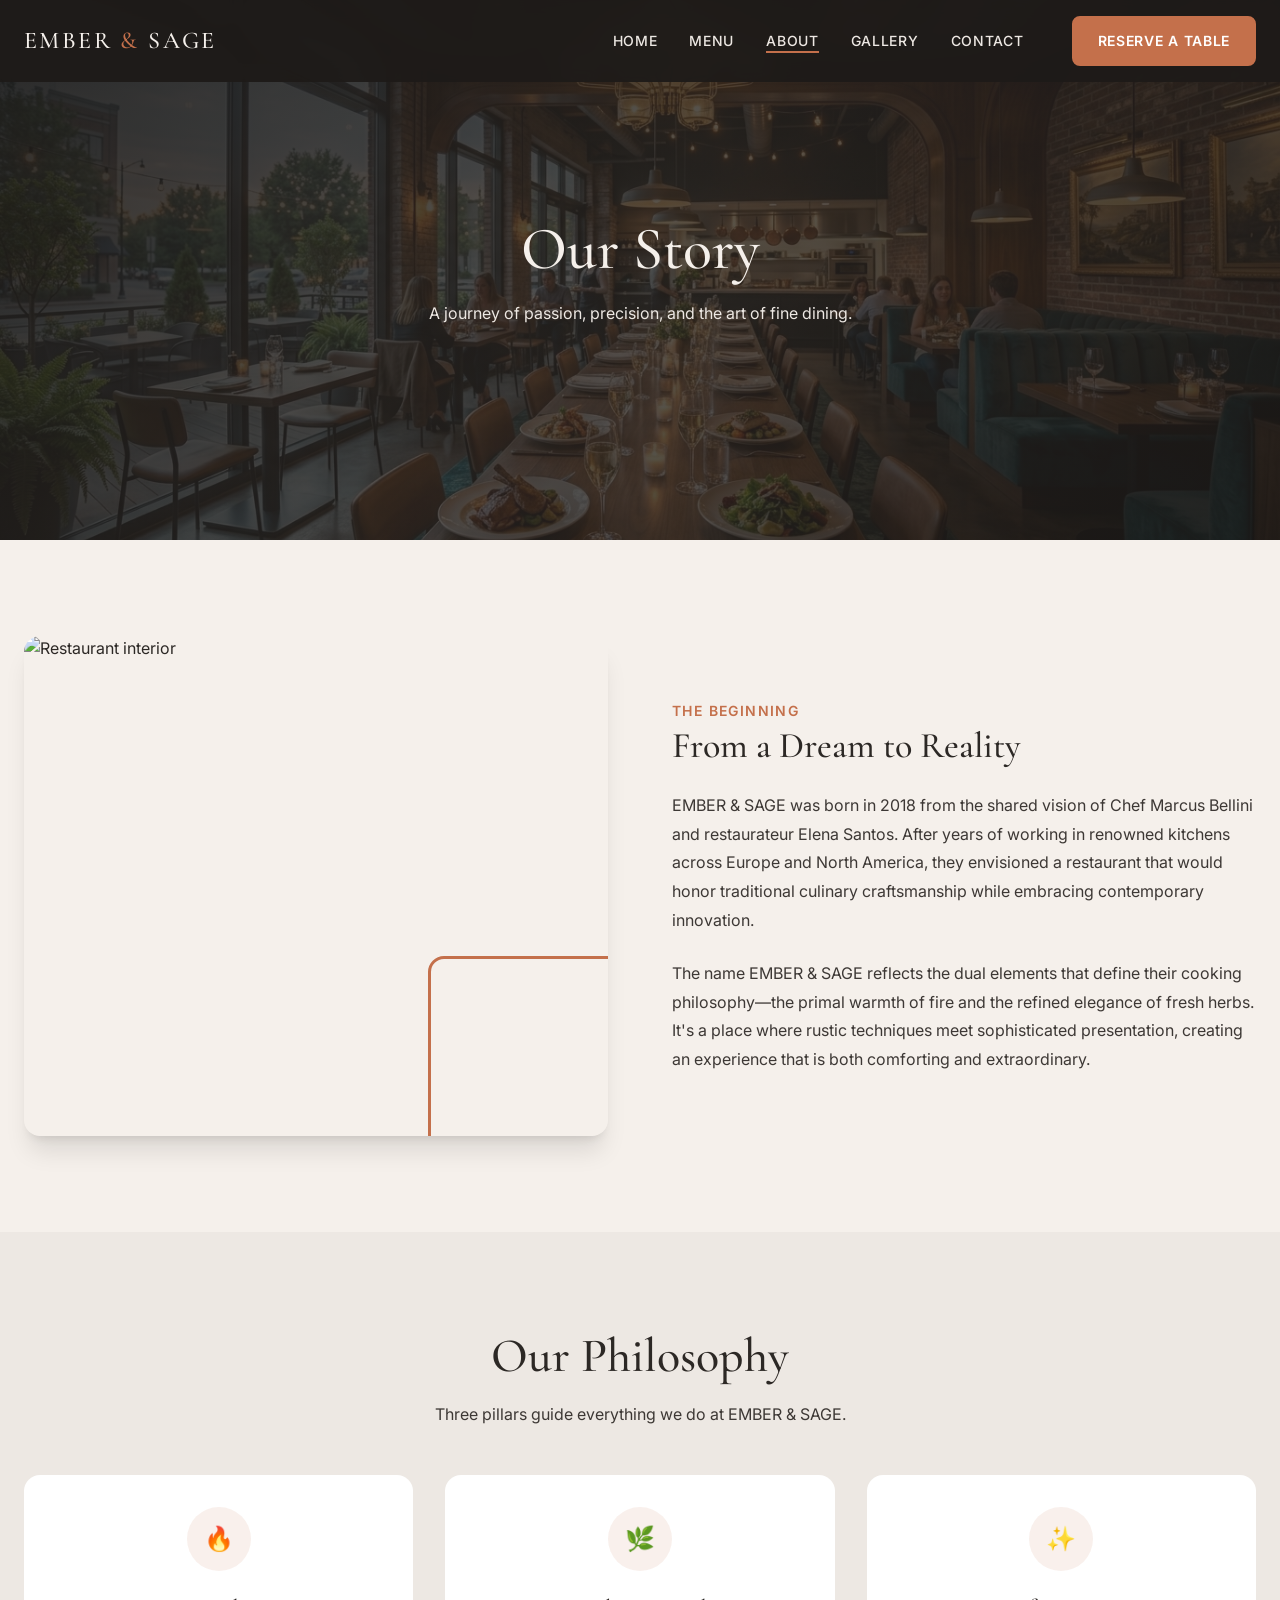
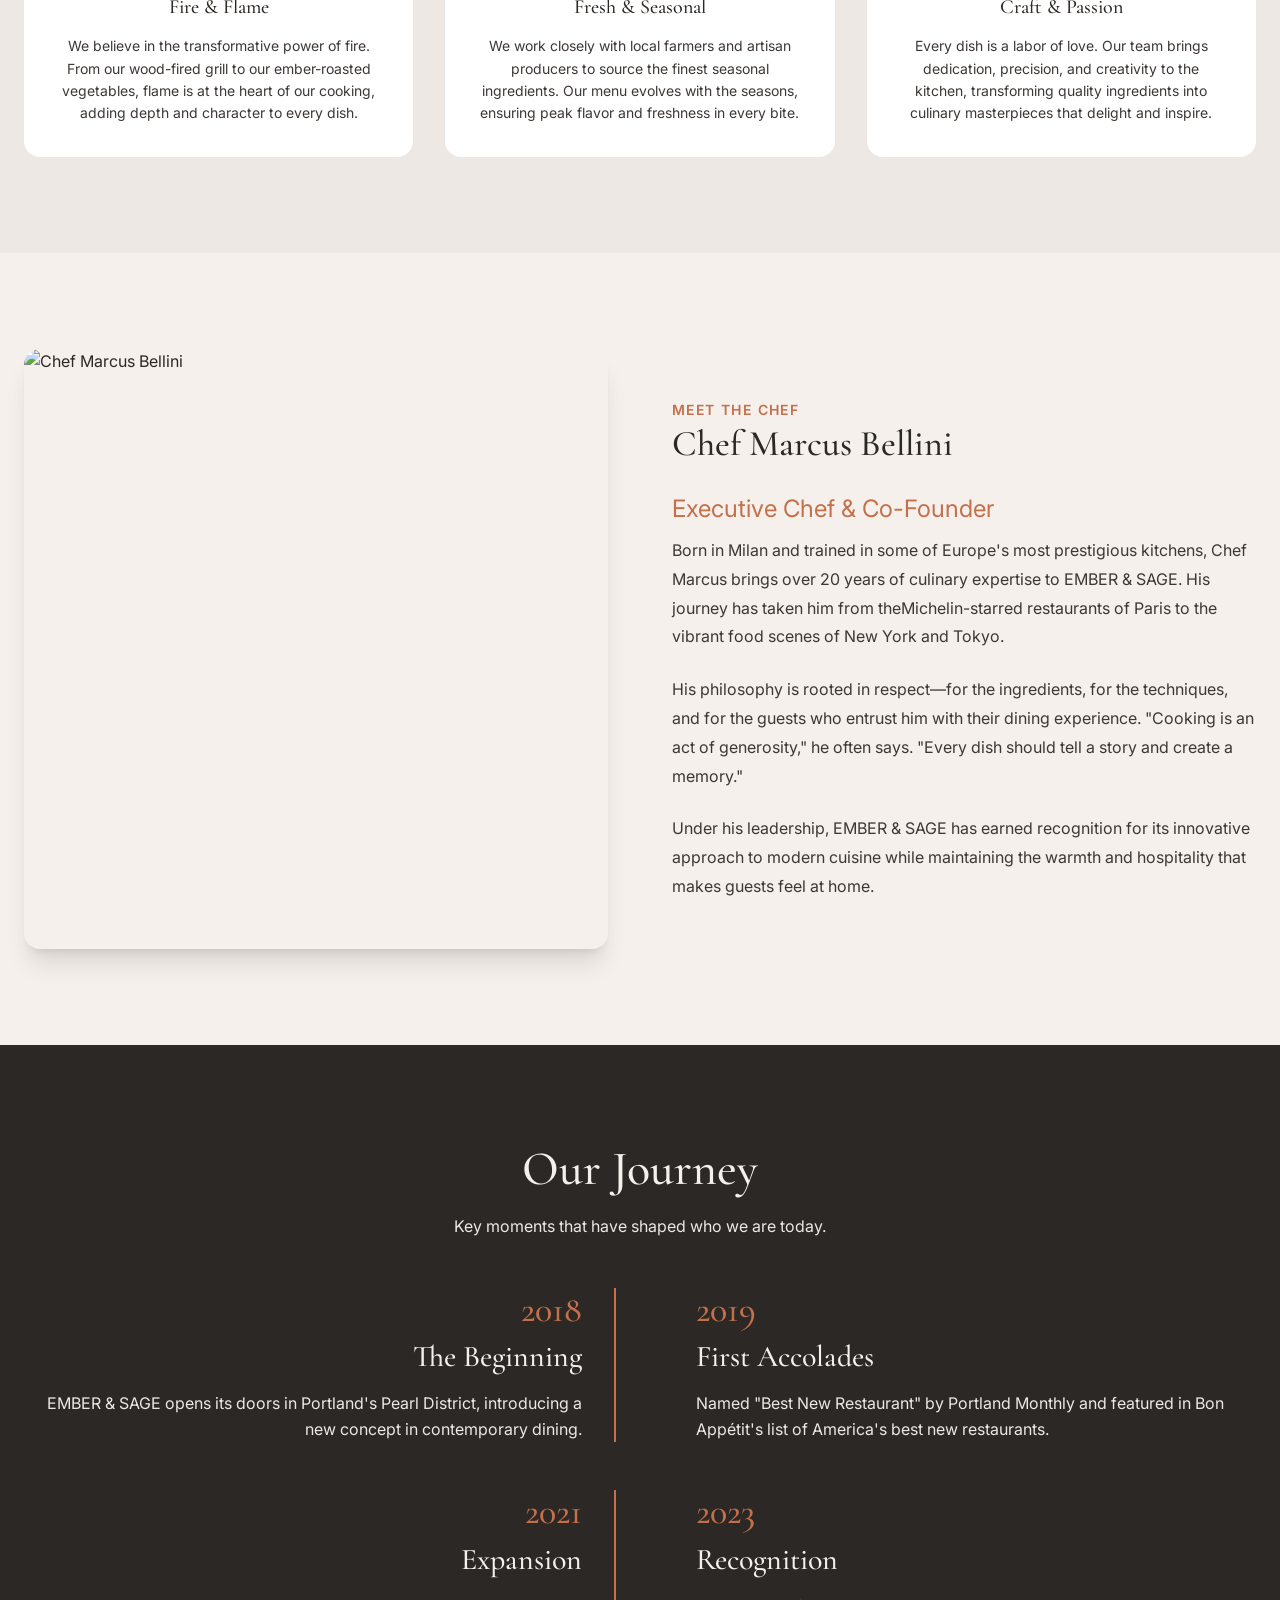
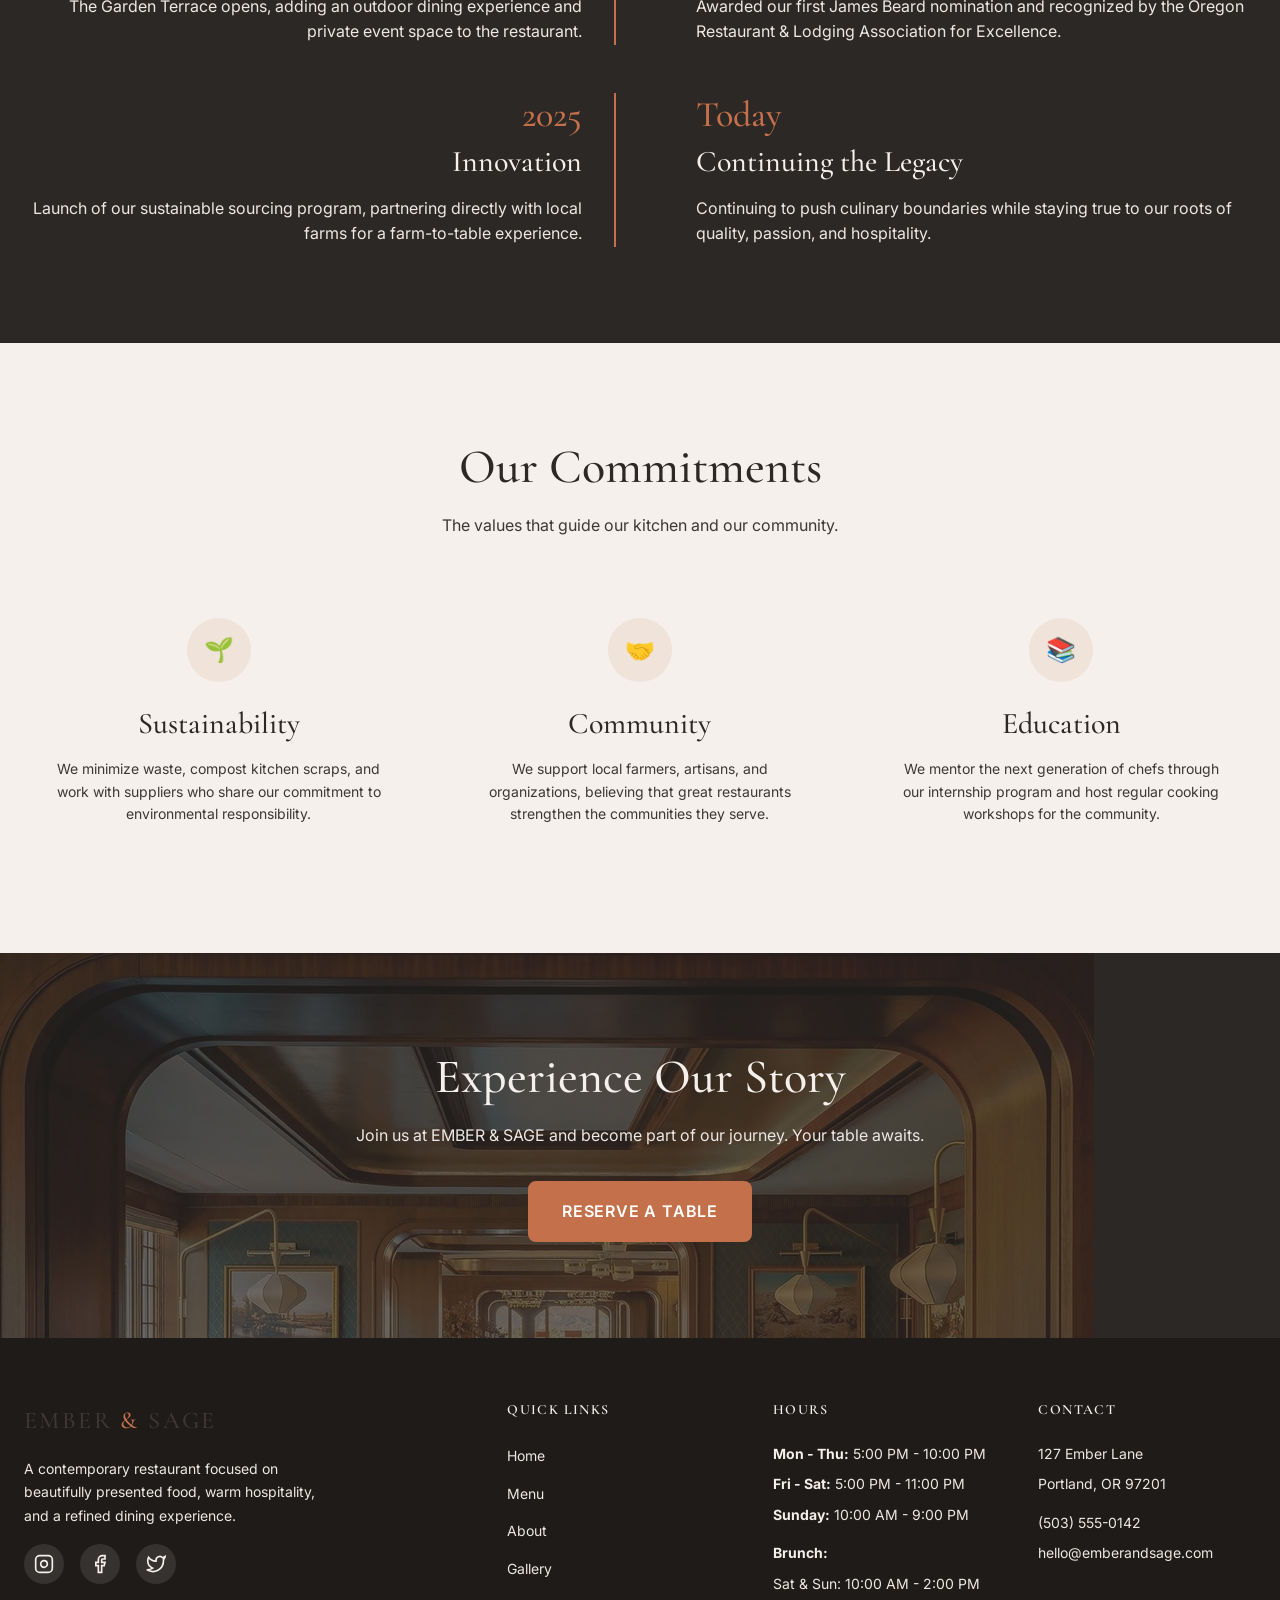
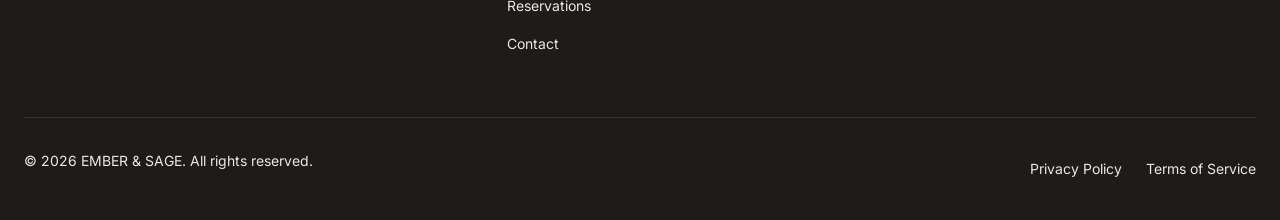
==== about.html @ 7350c719 "Initial commit - Ember & Sage website" ====
<!DOCTYPE html>
<html lang="en">
<head>
    <meta charset="UTF-8">
    <meta name="viewport" content="width=device-width, initial-scale=1.0">
    <meta name="description" content="Discover the story behind EMBER & SAGE - our philosophy, our chef, and our commitment to culinary excellence.">
    <title>About | EMBER & SAGE</title>
    <link rel="stylesheet" href="css/styles.css">
    <link rel="icon" type="image/svg+xml" href="data:image/svg+xml,<svg xmlns='http://www.w3.org/2000/svg' viewBox='0 0 100 100'><text y='.9em' font-size='90'>🔥</text></svg>">
</head>
<body>
    <!-- Navigation -->
    <nav class="nav">
        <div class="container nav__container">
            <a href="index.html" class="nav__logo">EMBER <span>&</span> SAGE</a>
            <ul class="nav__menu">
                <li><a href="index.html" class="nav__link">Home</a></li>
                <li><a href="menu.html" class="nav__link">Menu</a></li>
                <li><a href="about.html" class="nav__link active">About</a></li>
                <li><a href="gallery.html" class="nav__link">Gallery</a></li>
                <li><a href="contact.html" class="nav__link">Contact</a></li>
                <li class="nav__cta"><a href="reservations.html" class="btn btn--primary">Reserve a Table</a></li>
            </ul>
            <button class="nav__toggle" aria-label="Toggle menu">
                <span></span>
                <span></span>
                <span></span>
            </button>
        </div>
    </nav>

    <!-- About Hero -->
    <section class="about-hero">
        <img src="images/hero-banner-about.jpg" alt="EMBER & SAGE restaurant interior" class="about-hero__bg">
        <div class="hero__overlay"></div>
        <div class="container about-hero__content">
            <h1>Our Story</h1>
            <p>A journey of passion, precision, and the art of fine dining.</p>
        </div>
    </section>

    <!-- Origin Story -->
    <section class="section">
        <div class="container">
            <div class="story">
                <div class="story__image fade-in">
                    <img src="https://images.unsplash.com/photo-1517248135467-4c7edcad34c4?w=800&q=80" alt="Restaurant interior">
                </div>
                <div class="story__content fade-in">
                    <span class="story__label">The Beginning</span>
                    <h2 class="story__title">From a Dream to Reality</h2>
                    <p class="story__text">EMBER & SAGE was born in 2018 from the shared vision of Chef Marcus Bellini and restaurateur Elena Santos. After years of working in renowned kitchens across Europe and North America, they envisioned a restaurant that would honor traditional culinary craftsmanship while embracing contemporary innovation.</p>
                    <p class="story__text">The name EMBER & SAGE reflects the dual elements that define their cooking philosophy—the primal warmth of fire and the refined elegance of fresh herbs. It's a place where rustic techniques meet sophisticated presentation, creating an experience that is both comforting and extraordinary.</p>
                </div>
            </div>
        </div>
    </section>

    <!-- Philosophy -->
    <section class="section section--cream">
        <div class="container">
            <div style="text-align: center; margin-bottom: var(--space-12);">
                <h2 class="fade-in">Our Philosophy</h2>
                <p class="fade-in" style="max-width: 600px; margin: var(--space-4) auto 0;">Three pillars guide everything we do at EMBER & SAGE.</p>
            </div>
            <div class="philosophy">
                <div class="philosophy__item fade-in">
                    <div class="philosophy__icon">🔥</div>
                    <h4 class="philosophy__title">Fire & Flame</h4>
                    <p class="philosophy__text">We believe in the transformative power of fire. From our wood-fired grill to our ember-roasted vegetables, flame is at the heart of our cooking, adding depth and character to every dish.</p>
                </div>
                <div class="philosophy__item fade-in">
                    <div class="philosophy__icon">🌿</div>
                    <h4 class="philosophy__title">Fresh & Seasonal</h4>
                    <p class="philosophy__text">We work closely with local farmers and artisan producers to source the finest seasonal ingredients. Our menu evolves with the seasons, ensuring peak flavor and freshness in every bite.</p>
                </div>
                <div class="philosophy__item fade-in">
                    <div class="philosophy__icon">✨</div>
                    <h4 class="philosophy__title">Craft & Passion</h4>
                    <p class="philosophy__text">Every dish is a labor of love. Our team brings dedication, precision, and creativity to the kitchen, transforming quality ingredients into culinary masterpieces that delight and inspire.</p>
                </div>
            </div>
        </div>
    </section>

    <!-- Chef Section -->
    <section class="section">
        <div class="container">
            <div class="chef-section">
                <div class="chef-section__image fade-in">
                    <img src="https://images.unsplash.com/photo-1577219491135-ce391730fb2c?w=800&q=80" alt="Chef Marcus Bellini">
                </div>
                <div class="chef-section__content fade-in">
                    <span class="story__label">Meet the Chef</span>
                    <h2 class="story__title">Chef Marcus Bellini</h2>
                    <p class="chef-section__name">Executive Chef & Co-Founder</p>
                    <p class="story__text">Born in Milan and trained in some of Europe's most prestigious kitchens, Chef Marcus brings over 20 years of culinary expertise to EMBER & SAGE. His journey has taken him from theMichelin-starred restaurants of Paris to the vibrant food scenes of New York and Tokyo.</p>
                    <p class="story__text">His philosophy is rooted in respect—for the ingredients, for the techniques, and for the guests who entrust him with their dining experience. "Cooking is an act of generosity," he often says. "Every dish should tell a story and create a memory."</p>
                    <p class="story__text">Under his leadership, EMBER & SAGE has earned recognition for its innovative approach to modern cuisine while maintaining the warmth and hospitality that makes guests feel at home.</p>
                </div>
            </div>
        </div>
    </section>

    <!-- Timeline -->
    <section class="section section--dark">
        <div class="container">
            <div style="text-align: center; margin-bottom: var(--space-12);">
                <h2 class="fade-in">Our Journey</h2>
                <p class="fade-in" style="max-width: 600px; margin: var(--space-4) auto 0; color: var(--color-cream);">Key moments that have shaped who we are today.</p>
            </div>
            <div class="grid grid-2" style="gap: var(--space-12);">
                <div class="fade-in" style="text-align: right; padding-right: var(--space-8); border-right: 2px solid var(--color-terracotta);">
                    <h3 style="color: var(--color-terracotta); margin-bottom: var(--space-2);">2018</h3>
                    <h4 style="color: var(--color-ivory); margin-bottom: var(--space-4);">The Beginning</h4>
                    <p style="color: var(--color-cream);">EMBER & SAGE opens its doors in Portland's Pearl District, introducing a new concept in contemporary dining.</p>
                </div>
                <div class="fade-in" style="padding-left: var(--space-8);">
                    <h3 style="color: var(--color-terracotta); margin-bottom: var(--space-2);">2019</h3>
                    <h4 style="color: var(--color-ivory); margin-bottom: var(--space-4);">First Accolades</h4>
                    <p style="color: var(--color-cream);">Named "Best New Restaurant" by Portland Monthly and featured in Bon Appétit's list of America's best new restaurants.</p>
                </div>
                <div class="fade-in" style="text-align: right; padding-right: var(--space-8); border-right: 2px solid var(--color-terracotta);">
                    <h3 style="color: var(--color-terracotta); margin-bottom: var(--space-2);">2021</h3>
                    <h4 style="color: var(--color-ivory); margin-bottom: var(--space-4);">Expansion</h4>
                    <p style="color: var(--color-cream);">The Garden Terrace opens, adding an outdoor dining experience and private event space to the restaurant.</p>
                </div>
                <div class="fade-in" style="padding-left: var(--space-8);">
                    <h3 style="color: var(--color-terracotta); margin-bottom: var(--space-2);">2023</h3>
                    <h4 style="color: var(--color-ivory); margin-bottom: var(--space-4);">Recognition</h4>
                    <p style="color: var(--color-cream);">Awarded our first James Beard nomination and recognized by the Oregon Restaurant & Lodging Association for Excellence.</p>
                </div>
                <div class="fade-in" style="text-align: right; padding-right: var(--space-8); border-right: 2px solid var(--color-terracotta);">
                    <h3 style="color: var(--color-terracotta); margin-bottom: var(--space-2);">2025</h3>
                    <h4 style="color: var(--color-ivory); margin-bottom: var(--space-4);">Innovation</h4>
                    <p style="color: var(--color-cream);">Launch of our sustainable sourcing program, partnering directly with local farms for a farm-to-table experience.</p>
                </div>
                <div class="fade-in" style="padding-left: var(--space-8);">
                    <h3 style="color: var(--color-terracotta); margin-bottom: var(--space-2);">Today</h3>
                    <h4 style="color: var(--color-ivory); margin-bottom: var(--space-4);">Continuing the Legacy</h4>
                    <p style="color: var(--color-cream);">Continuing to push culinary boundaries while staying true to our roots of quality, passion, and hospitality.</p>
                </div>
            </div>
        </div>
    </section>

    <!-- Values -->
    <section class="section">
        <div class="container">
            <div style="text-align: center; margin-bottom: var(--space-12);">
                <h2 class="fade-in">Our Commitments</h2>
                <p class="fade-in" style="max-width: 600px; margin: var(--space-4) auto 0;">The values that guide our kitchen and our community.</p>
            </div>
            <div class="grid grid-3">
                <div class="fade-in" style="text-align: center; padding: var(--space-8);">
                    <div class="philosophy__icon">🌱</div>
                    <h4 style="margin: var(--space-4) 0;">Sustainability</h4>
                    <p style="color: var(--color-charcoal-light); font-size: var(--text-sm);">We minimize waste, compost kitchen scraps, and work with suppliers who share our commitment to environmental responsibility.</p>
                </div>
                <div class="fade-in" style="text-align: center; padding: var(--space-8);">
                    <div class="philosophy__icon">🤝</div>
                    <h4 style="margin: var(--space-4) 0;">Community</h4>
                    <p style="color: var(--color-charcoal-light); font-size: var(--text-sm);">We support local farmers, artisans, and organizations, believing that great restaurants strengthen the communities they serve.</p>
                </div>
                <div class="fade-in" style="text-align: center; padding: var(--space-8);">
                    <div class="philosophy__icon">📚</div>
                    <h4 style="margin: var(--space-4) 0;">Education</h4>
                    <p style="color: var(--color-charcoal-light); font-size: var(--text-sm);">We mentor the next generation of chefs through our internship program and host regular cooking workshops for the community.</p>
                </div>
            </div>
        </div>
    </section>

    <!-- CTA Section -->
    <section class="cta-section">
        <img src="images/hero-banner.webp" alt="EMBER & SAGE restaurant background" class="cta-section__bg">
        <div class="container cta-section__content">
            <h2 class="fade-in">Experience Our Story</h2>
            <p class="fade-in">Join us at EMBER & SAGE and become part of our journey. Your table awaits.</p>
            <a href="reservations.html" class="btn btn--primary btn--lg fade-in">Reserve a Table</a>
        </div>
    </section>

    <!-- Footer -->
    <footer class="footer">
        <div class="container">
            <div class="footer__grid">
                <div class="footer__brand">
                    <p class="footer__logo">EMBER <span>&</span> SAGE</p>
                    <p class="footer__description">A contemporary restaurant focused on beautifully presented food, warm hospitality, and a refined dining experience.</p>
                    <div class="footer__social">
                        <a href="#" aria-label="Instagram">
                            <svg width="20" height="20" viewBox="0 0 24 24" fill="none" stroke="currentColor" stroke-width="2">
                                <rect x="2" y="2" width="20" height="20" rx="5" ry="5"/>
                                <path d="M16 11.37A4 4 0 1 1 12.63 8 4 4 0 0 1 16 11.37z"/>
                                <line x1="17.5" y1="6.5" x2="17.51" y2="6.5"/>
                            </svg>
                        </a>
                        <a href="#" aria-label="Facebook">
                            <svg width="20" height="20" viewBox="0 0 24 24" fill="none" stroke="currentColor" stroke-width="2">
                                <path d="M18 2h-3a5 5 0 0 0-5 5v3H7v4h3v8h4v-8h3l1-4h-4V7a1 1 0 0 1 1-1h3z"/>
                            </svg>
                        </a>
                        <a href="#" aria-label="Twitter">
                            <svg width="20" height="20" viewBox="0 0 24 24" fill="none" stroke="currentColor" stroke-width="2">
                                <path d="M23 3a10.9 10.9 0 0 1-3.14 1.53 4.48 4.48 0 0 0-7.86 3v1A10.66 10.66 0 0 1 3 4s-4 9 5 13a11.64 11.64 0 0 1-7 2c9 5 20 0 20-11.5a4.5 4.5 0 0 0-.08-.83A7.72 7.72 0 0 0 23 3z"/>
                            </svg>
                        </a>
                    </div>
                </div>
                <div>
                    <h4 class="footer__title">Quick Links</h4>
                    <ul class="footer__links">
                        <li><a href="index.html">Home</a></li>
                        <li><a href="menu.html">Menu</a></li>
                        <li><a href="about.html">About</a></li>
                        <li><a href="gallery.html">Gallery</a></li>
                        <li><a href="reservations.html">Reservations</a></li>
                        <li><a href="contact.html">Contact</a></li>
                    </ul>
                </div>
                <div>
                    <h4 class="footer__title">Hours</h4>
                    <div class="footer__hours">
                        <p><strong>Mon - Thu:</strong> 5:00 PM - 10:00 PM</p>
                        <p><strong>Fri - Sat:</strong> 5:00 PM - 11:00 PM</p>
                        <p><strong>Sunday:</strong> 10:00 AM - 9:00 PM</p>
                        <p style="margin-top: var(--space-4);"><strong>Brunch:</strong></p>
                        <p>Sat & Sun: 10:00 AM - 2:00 PM</p>
                    </div>
                </div>
                <div>
                    <h4 class="footer__title">Contact</h4>
                    <div class="footer__hours">
                        <p>127 Ember Lane</p>
                        <p>Portland, OR 97201</p>
                        <p style="margin-top: var(--space-4);">(503) 555-0142</p>
                        <p>hello@emberandsage.com</p>
                    </div>
                </div>
            </div>
            <div class="footer__bottom">
                <p class="footer__copyright">&copy; 2026 EMBER & SAGE. All rights reserved.</p>
                <div class="footer__bottom-links">
                    <a href="#">Privacy Policy</a>
                    <a href="#">Terms of Service</a>
                </div>
            </div>
        </div>
    </footer>

    <script src="js/main.js"></script>
</body>
</html>
---- css/styles.css ----
/* ========================================
   EMBER & SAGE - Design System
   ======================================== */

/* Google Fonts Import */
@import url('https://fonts.googleapis.com/css2?family=Cormorant+Garamond:ital,wght@0,300;0,400;0,500;0,600;0,700;1,400;1,500&family=Inter:wght@300;400;500;600;700&display=swap');

/* ========================================
   CSS Custom Properties (Design Tokens)
   ======================================== */
:root {
    /* Colors */
    --color-charcoal: #2C2825;
    --color-charcoal-light: #3D3835;
    --color-espresso: #1E1B19;
    --color-ivory: #F5F0EB;
    --color-cream: #EDE8E3;
    --color-terracotta: #C4704B;
    --color-terracotta-light: #D4845F;
    --color-sage: #8B9E8B;
    --color-sage-light: #A3B5A3;
    --color-gold: #C9A962;
    --color-gold-light: #D4BA7A;
    --color-white: #FFFFFF;
    --color-black: #0A0908;
    
    /* Typography */
    --font-heading: 'Cormorant Garamond', Georgia, serif;
    --font-body: 'Inter', -apple-system, BlinkMacSystemFont, sans-serif;
    
    /* Font Sizes */
    --text-xs: 0.75rem;
    --text-sm: 0.875rem;
    --text-base: 1rem;
    --text-lg: 1.125rem;
    --text-xl: 1.25rem;
    --text-2xl: 1.5rem;
    --text-3xl: 1.875rem;
    --text-4xl: 2.25rem;
    --text-5xl: 3rem;
    --text-6xl: 3.75rem;
    --text-7xl: 4.5rem;
    
    /* Spacing */
    --space-1: 0.25rem;
    --space-2: 0.5rem;
    --space-3: 0.75rem;
    --space-4: 1rem;
    --space-5: 1.25rem;
    --space-6: 1.5rem;
    --space-8: 2rem;
    --space-10: 2.5rem;
    --space-12: 3rem;
    --space-16: 4rem;
    --space-20: 5rem;
    --space-24: 6rem;
    --space-32: 8rem;
    
    /* Border Radius */
    --radius-sm: 0.25rem;
    --radius-md: 0.5rem;
    --radius-lg: 0.75rem;
    --radius-xl: 1rem;
    --radius-2xl: 1.5rem;
    --radius-full: 9999px;
    
    /* Shadows */
    --shadow-sm: 0 1px 2px 0 rgb(0 0 0 / 0.05);
    --shadow-md: 0 4px 6px -1px rgb(0 0 0 / 0.1), 0 2px 4px -2px rgb(0 0 0 / 0.1);
    --shadow-lg: 0 10px 15px -3px rgb(0 0 0 / 0.1), 0 4px 6px -4px rgb(0 0 0 / 0.1);
    --shadow-xl: 0 20px 25px -5px rgb(0 0 0 / 0.1), 0 8px 10px -6px rgb(0 0 0 / 0.1);
    
    /* Transitions */
    --transition-fast: 150ms ease;
    --transition-base: 250ms ease;
    --transition-slow: 350ms ease;
    
    /* Z-Index */
    --z-dropdown: 100;
    --z-sticky: 200;
    --z-modal: 300;
    --z-nav: 400;
    
    /* Container */
    --container-max: 1280px;
    --container-padding: var(--space-6);
}

/* ========================================
   Reset & Base Styles
   ======================================== */
*,
*::before,
*::after {
    box-sizing: border-box;
    margin: 0;
    padding: 0;
}

html {
    scroll-behavior: smooth;
    font-size: 16px;
}

body {
    font-family: var(--font-body);
    font-size: var(--text-base);
    line-height: 1.6;
    color: var(--color-charcoal);
    background-color: var(--color-ivory);
    -webkit-font-smoothing: antialiased;
    -moz-osx-font-smoothing: grayscale;
}

img {
    max-width: 100%;
    height: auto;
    display: block;
}

a {
    color: inherit;
    text-decoration: none;
}

button {
    font-family: inherit;
    cursor: pointer;
    border: none;
    background: none;
}

ul, ol {
    list-style: none;
}

/* ========================================
   Typography
   ======================================== */
h1, h2, h3, h4, h5, h6 {
    font-family: var(--font-heading);
    font-weight: 500;
    line-height: 1.2;
    color: var(--color-charcoal);
}

h1 { font-size: var(--text-6xl); }
h2 { font-size: var(--text-5xl); }
h3 { font-size: var(--text-4xl); }
h4 { font-size: var(--text-3xl); }
h5 { font-size: var(--text-2xl); }
h6 { font-size: var(--text-xl); }

p {
    margin-bottom: var(--space-4);
    color: var(--color-charcoal-light);
}

p:last-child {
    margin-bottom: 0;
}

.text-accent {
    color: var(--color-terracotta);
}

.text-sage {
    color: var(--color-sage);
}

/* ========================================
   Layout Components
   ======================================== */
.container {
    width: 100%;
    max-width: var(--container-max);
    margin: 0 auto;
    padding: 0 var(--container-padding);
}

.section {
    padding: var(--space-24) 0;
}

.section--dark {
    background-color: var(--color-charcoal);
    color: var(--color-ivory);
}

.section--dark h1,
.section--dark h2,
.section--dark h3,
.section--dark h4,
.section--dark h5,
.section--dark h6 {
    color: var(--color-ivory);
}

.section--dark p {
    color: var(--color-cream);
}

.section--cream {
    background-color: var(--color-cream);
}

/* Grid System */
.grid {
    display: grid;
    gap: var(--space-8);
}

.grid-2 { grid-template-columns: repeat(2, 1fr); }
.grid-3 { grid-template-columns: repeat(3, 1fr); }
.grid-4 { grid-template-columns: repeat(4, 1fr); }

/* ========================================
   Navigation
   ======================================== */
.nav {
    position: fixed;
    top: 0;
    left: 0;
    right: 0;
    z-index: var(--z-nav);
    background-color: rgba(30, 27, 25, 0.95);
    backdrop-filter: blur(10px);
    padding: var(--space-4) 0;
    transition: var(--transition-base);
}

.nav.scrolled {
    padding: var(--space-3) 0;
    box-shadow: var(--shadow-lg);
}

.nav__container {
    display: flex;
    align-items: center;
    justify-content: space-between;
}

.nav__logo {
    font-family: var(--font-heading);
    font-size: var(--text-2xl);
    font-weight: 500;
    color: var(--color-ivory);
    letter-spacing: 0.1em;
}

.nav__logo span {
    color: var(--color-terracotta);
}

.nav__menu {
    display: flex;
    align-items: center;
    gap: var(--space-8);
}

.nav__link {
    font-size: var(--text-sm);
    font-weight: 500;
    color: var(--color-cream);
    text-transform: uppercase;
    letter-spacing: 0.05em;
    transition: var(--transition-fast);
    position: relative;
}

.nav__link::after {
    content: '';
    position: absolute;
    bottom: -4px;
    left: 0;
    width: 0;
    height: 2px;
    background-color: var(--color-terracotta);
    transition: var(--transition-base);
}

.nav__link:hover::after,
.nav__link.active::after {
    width: 100%;
}

.nav__link:hover {
    color: var(--color-terracotta);
}

.nav__cta {
    margin-left: var(--space-4);
}

/* Mobile Navigation */
.nav__toggle {
    display: none;
    flex-direction: column;
    gap: 5px;
    padding: var(--space-2);
    cursor: pointer;
}

.nav__toggle span {
    width: 24px;
    height: 2px;
    background-color: var(--color-ivory);
    transition: var(--transition-base);
}

/* ========================================
   Buttons
   ======================================== */
.btn {
    display: inline-flex;
    align-items: center;
    justify-content: center;
    gap: var(--space-2);
    padding: var(--space-3) var(--space-6);
    font-size: var(--text-sm);
    font-weight: 600;
    text-transform: uppercase;
    letter-spacing: 0.05em;
    border-radius: var(--radius-md);
    transition: var(--transition-base);
    cursor: pointer;
}

.btn--primary {
    background-color: var(--color-terracotta);
    color: var(--color-white);
    border: 2px solid var(--color-terracotta);
}

.btn--primary:hover {
    background-color: var(--color-terracotta-light);
    border-color: var(--color-terracotta-light);
    transform: translateY(-2px);
    box-shadow: var(--shadow-md);
}

.btn--secondary {
    background-color: transparent;
    color: var(--color-ivory);
    border: 2px solid var(--color-ivory);
}

.btn--secondary:hover {
    background-color: var(--color-ivory);
    color: var(--color-charcoal);
}

.btn--outline {
    background-color: transparent;
    color: var(--color-terracotta);
    border: 2px solid var(--color-terracotta);
}

.btn--outline:hover {
    background-color: var(--color-terracotta);
    color: var(--color-white);
}

.btn--sage {
    background-color: var(--color-sage);
    color: var(--color-white);
    border: 2px solid var(--color-sage);
}

.btn--sage:hover {
    background-color: var(--color-sage-light);
    border-color: var(--color-sage-light);
}

.btn--lg {
    padding: var(--space-4) var(--space-8);
    font-size: var(--text-base);
}

.btn--sm {
    padding: var(--space-2) var(--space-4);
    font-size: var(--text-xs);
}

/* ========================================
   Hero Section
   ======================================== */
.hero {
    position: relative;
    min-height: 100vh;
    display: flex;
    align-items: center;
    background-color: var(--color-espresso);
    overflow: hidden;
}

.hero__bg {
    position: absolute;
    top: 0;
    left: 0;
    width: 100%;
    height: 100%;
    object-fit: cover;
    opacity: 0.85;
}

.hero__overlay {
    position: absolute;
    top: 0;
    left: 0;
    width: 100%;
    height: 100%;
    background: linear-gradient(
        135deg,
        rgba(30, 27, 25, 0.9) 0%,
        rgba(44, 40, 37, 0.7) 50%,
        rgba(30, 27, 25, 0.8) 100%
    );
}

.hero__content {
    position: relative;
    z-index: 1;
    max-width: 700px;
    color: var(--color-ivory);
}

.hero__subtitle {
    font-size: var(--text-sm);
    font-weight: 600;
    text-transform: uppercase;
    letter-spacing: 0.2em;
    color: var(--color-terracotta);
    margin-bottom: var(--space-4);
}

.hero__title {
    font-size: clamp(3rem, 8vw, 5rem);
    font-weight: 400;
    line-height: 1.1;
    margin-bottom: var(--space-6);
    color: var(--color-ivory);
}

.hero__description {
    font-size: var(--text-lg);
    color: var(--color-cream);
    margin-bottom: var(--space-8);
    max-width: 500px;
}

.hero__buttons {
    display: flex;
    gap: var(--space-4);
    flex-wrap: wrap;
}

/* ========================================
   Featured Dishes Carousel
   ======================================== */
.carousel {
    position: relative;
    overflow: hidden;
    padding: var(--space-16) 0;
    background-color: var(--color-cream);
}

.carousel__header {
    text-align: center;
    margin-bottom: var(--space-12);
}

.carousel__title {
    font-size: var(--text-4xl);
    margin-bottom: var(--space-4);
}

.carousel__subtitle {
    color: var(--color-charcoal-light);
    max-width: 600px;
    margin: 0 auto;
}

.carousel__container {
    position: relative;
}

.carousel__track {
    display: flex;
    transition: transform 0.5s ease;
}

.carousel__slide {
    min-width: 100%;
    padding: 0 var(--space-4);
}

.carousel__card {
    display: grid;
    grid-template-columns: 1fr 1fr;
    gap: var(--space-12);
    align-items: center;
    background-color: var(--color-white);
    border-radius: var(--radius-xl);
    overflow: hidden;
    box-shadow: var(--shadow-lg);
}

.carousel__image {
    position: relative;
    height: 400px;
    overflow: hidden;
}

.carousel__image img {
    width: 100%;
    height: 100%;
    object-fit: cover;
    transition: transform var(--transition-slow);
}

.carousel__card:hover .carousel__image img {
    transform: scale(1.05);
}

.carousel__content {
    padding: var(--space-8);
}

.carousel__category {
    display: inline-block;
    font-size: var(--text-xs);
    font-weight: 600;
    text-transform: uppercase;
    letter-spacing: 0.1em;
    color: var(--color-sage);
    background-color: rgba(139, 158, 139, 0.1);
    padding: var(--space-2) var(--space-3);
    border-radius: var(--radius-full);
    margin-bottom: var(--space-4);
}

.carousel__dish-name {
    font-size: var(--text-3xl);
    margin-bottom: var(--space-4);
}

.carousel__description {
    color: var(--color-charcoal-light);
    margin-bottom: var(--space-6);
    line-height: 1.7;
}

.carousel__price {
    font-family: var(--font-heading);
    font-size: var(--text-2xl);
    font-weight: 600;
    color: var(--color-terracotta);
    margin-bottom: var(--space-6);
}

.carousel__nav {
    position: absolute;
    top: 50%;
    transform: translateY(-50%);
    width: 48px;
    height: 48px;
    background-color: var(--color-white);
    border-radius: var(--radius-full);
    display: flex;
    align-items: center;
    justify-content: center;
    box-shadow: var(--shadow-md);
    transition: var(--transition-base);
    z-index: 10;
}

.carousel__nav:hover {
    background-color: var(--color-terracotta);
    color: var(--color-white);
}

.carousel__nav--prev {
    left: var(--space-4);
}

.carousel__nav--next {
    right: var(--space-4);
}

.carousel__dots {
    display: flex;
    justify-content: center;
    gap: var(--space-3);
    margin-top: var(--space-8);
}

.carousel__dot {
    width: 12px;
    height: 12px;
    border-radius: var(--radius-full);
    background-color: var(--color-charcoal);
    opacity: 0.3;
    transition: var(--transition-base);
    cursor: pointer;
}

.carousel__dot.active {
    opacity: 1;
    background-color: var(--color-terracotta);
}

/* ========================================
   Story Section
   ======================================== */
.story {
    display: grid;
    grid-template-columns: 1fr 1fr;
    gap: var(--space-16);
    align-items: center;
}

.story__image {
    position: relative;
    border-radius: var(--radius-xl);
    overflow: hidden;
    box-shadow: var(--shadow-xl);
}

.story__image img {
    width: 100%;
    height: 500px;
    object-fit: cover;
}

.story__image::after {
    content: '';
    position: absolute;
    bottom: -20px;
    right: -20px;
    width: 200px;
    height: 200px;
    border: 3px solid var(--color-terracotta);
    border-radius: var(--radius-xl);
    z-index: -1;
}

.story__content {
    padding: var(--space-8) 0;
}

.story__label {
    font-size: var(--text-sm);
    font-weight: 600;
    text-transform: uppercase;
    letter-spacing: 0.1em;
    color: var(--color-terracotta);
    margin-bottom: var(--space-4);
}

.story__title {
    font-size: var(--text-4xl);
    margin-bottom: var(--space-6);
}

.story__text {
    margin-bottom: var(--space-6);
    line-height: 1.8;
}

/* ========================================
   Gallery Grid
   ======================================== */
.gallery-grid {
    display: grid;
    grid-template-columns: repeat(4, 1fr);
    grid-auto-rows: 250px;
    gap: var(--space-4);
}

.gallery-grid__item {
    position: relative;
    border-radius: var(--radius-lg);
    overflow: hidden;
    cursor: pointer;
}

.gallery-grid__item:nth-child(1) {
    grid-column: span 2;
    grid-row: span 2;
}

.gallery-grid__item:nth-child(4) {
    grid-column: span 2;
}

.gallery-grid__item img {
    width: 100%;
    height: 100%;
    object-fit: cover;
    transition: transform var(--transition-slow);
}

.gallery-grid__item:hover img {
    transform: scale(1.1);
}

.gallery-grid__overlay {
    position: absolute;
    inset: 0;
    background: linear-gradient(
        to top,
        rgba(30, 27, 25, 0.8) 0%,
        transparent 50%
    );
    opacity: 0;
    transition: var(--transition-base);
    display: flex;
    align-items: flex-end;
    padding: var(--space-6);
}

.gallery-grid__item:hover .gallery-grid__overlay {
    opacity: 1;
}

.gallery-grid__caption {
    color: var(--color-white);
    font-size: var(--text-sm);
    font-weight: 500;
}

/* ========================================
   Menu Page
   ======================================== */
.menu-hero {
    position: relative;
    min-height: 60vh;
    display: flex;
    align-items: center;
    justify-content: center;
    text-align: center;
    color: var(--color-ivory);
    overflow: hidden;
    padding: calc(100px + var(--space-16)) 0 var(--space-16);
}

.menu-hero__bg {
    position: absolute;
    inset: 0;
    width: 100%;
    height: 100%;
    object-fit: cover;
    opacity: 0.85;
}

.menu-hero h1 {
    color: var(--color-ivory);
    margin-bottom: var(--space-4);
}

.menu-hero p {
    color: var(--color-cream);
    max-width: 600px;
    margin: 0 auto;
}

.menu-categories {
    display: flex;
    justify-content: center;
    gap: var(--space-4);
    flex-wrap: wrap;
    padding: var(--space-8) 0;
    background-color: var(--color-cream);
    position: sticky;
    top: 70px;
    z-index: var(--z-sticky);
}

.menu-category-btn {
    padding: var(--space-3) var(--space-6);
    font-size: var(--text-sm);
    font-weight: 500;
    text-transform: uppercase;
    letter-spacing: 0.05em;
    color: var(--color-charcoal);
    background-color: transparent;
    border: 2px solid transparent;
    border-radius: var(--radius-full);
    transition: var(--transition-base);
}

.menu-category-btn:hover,
.menu-category-btn.active {
    color: var(--color-terracotta);
    border-color: var(--color-terracotta);
}

.menu-section {
    padding: var(--space-12) 0;
}

.menu-section__title {
    font-size: var(--text-3xl);
    text-align: center;
    margin-bottom: var(--space-8);
    position: relative;
}

.menu-section__title::after {
    content: '';
    display: block;
    width: 60px;
    height: 3px;
    background-color: var(--color-terracotta);
    margin: var(--space-4) auto 0;
}

.menu-items {
    display: grid;
    gap: var(--space-6);
}

.menu-item {
    display: grid;
    grid-template-columns: 1fr auto;
    gap: var(--space-8);
    padding: var(--space-6);
    background-color: var(--color-white);
    border-radius: var(--radius-lg);
    transition: var(--transition-base);
}

.menu-item:hover {
    box-shadow: var(--shadow-lg);
    transform: translateY(-2px);
}

.menu-item__content {
    display: flex;
    flex-direction: column;
}

.menu-item__header {
    display: flex;
    align-items: baseline;
    gap: var(--space-4);
    margin-bottom: var(--space-2);
}

.menu-item__name {
    font-family: var(--font-heading);
    font-size: var(--text-xl);
    font-weight: 500;
}

.menu-item__price {
    font-family: var(--font-heading);
    font-size: var(--text-xl);
    font-weight: 600;
    color: var(--color-terracotta);
}

.menu-item__description {
    color: var(--color-charcoal-light);
    font-size: var(--text-sm);
    margin-bottom: var(--space-3);
}

.menu-item__tags {
    display: flex;
    gap: var(--space-2);
}

.menu-item__tag {
    font-size: var(--text-xs);
    padding: var(--space-1) var(--space-2);
    background-color: rgba(139, 158, 139, 0.1);
    color: var(--color-sage);
    border-radius: var(--radius-full);
}

.menu-item__image {
    width: 120px;
    height: 120px;
    border-radius: var(--radius-lg);
    overflow: hidden;
}

.menu-item__image img {
    width: 100%;
    height: 100%;
    object-fit: cover;
}

/* ========================================
   About Page
   ======================================== */
.about-hero {
    position: relative;
    min-height: 60vh;
    display: flex;
    align-items: center;
    background-color: var(--color-espresso);
    overflow: hidden;
}

.about-hero__bg {
    position: absolute;
    inset: 0;
    width: 100%;
    height: 100%;
    object-fit: cover;
    opacity: 0.75;
}

.about-hero__content {
    position: relative;
    z-index: 1;
    text-align: center;
    color: var(--color-ivory);
    width: 100%;
}

.about-hero h1 {
    color: var(--color-ivory);
    margin-bottom: var(--space-4);
}

.about-hero p {
    color: var(--color-cream);
    max-width: 600px;
    margin: 0 auto;
}

.philosophy {
    display: grid;
    grid-template-columns: repeat(3, 1fr);
    gap: var(--space-8);
}

.philosophy__item {
    text-align: center;
    padding: var(--space-8);
    background-color: var(--color-white);
    border-radius: var(--radius-xl);
    transition: var(--transition-base);
}

.philosophy__item:hover {
    transform: translateY(-5px);
    box-shadow: var(--shadow-lg);
}

.philosophy__icon {
    width: 64px;
    height: 64px;
    margin: 0 auto var(--space-6);
    background-color: rgba(196, 112, 75, 0.1);
    border-radius: var(--radius-full);
    display: flex;
    align-items: center;
    justify-content: center;
    font-size: var(--text-2xl);
    color: var(--color-terracotta);
}

.philosophy__title {
    font-size: var(--text-xl);
    margin-bottom: var(--space-4);
}

.philosophy__text {
    color: var(--color-charcoal-light);
    font-size: var(--text-sm);
}

.chef-section {
    display: grid;
    grid-template-columns: 1fr 1fr;
    gap: var(--space-16);
    align-items: center;
}

.chef-section__image {
    border-radius: var(--radius-xl);
    overflow: hidden;
    box-shadow: var(--shadow-xl);
}

.chef-section__image img {
    width: 100%;
    height: 600px;
    object-fit: cover;
}

.chef-section__content {
    padding: var(--space-8) 0;
}

.chef-section__name {
    font-size: var(--text-2xl);
    color: var(--color-terracotta);
    margin-bottom: var(--space-2);
}

.chef-section__title {
    font-size: var(--text-lg);
    color: var(--color-charcoal-light);
    margin-bottom: var(--space-6);
}

/* ========================================
   Reservations Page
   ======================================== */
.reservation-layout {
    display: grid;
    grid-template-columns: 1fr 1fr;
    gap: var(--space-16);
    padding: var(--space-16) 0;
}

.reservation-form {
    background-color: var(--color-white);
    padding: var(--space-10);
    border-radius: var(--radius-xl);
    box-shadow: var(--shadow-lg);
}

.form-group {
    margin-bottom: var(--space-6);
}

.form-label {
    display: block;
    font-size: var(--text-sm);
    font-weight: 500;
    margin-bottom: var(--space-2);
    color: var(--color-charcoal);
}

.form-input,
.form-textarea,
.form-select {
    width: 100%;
    padding: var(--space-4);
    font-size: var(--text-base);
    font-family: var(--font-body);
    border: 2px solid var(--color-cream);
    border-radius: var(--radius-md);
    transition: var(--transition-base);
    background-color: var(--color-ivory);
}

.form-input:focus,
.form-textarea:focus,
.form-select:focus {
    outline: none;
    border-color: var(--color-terracotta);
    background-color: var(--color-white);
}

.form-textarea {
    min-height: 120px;
    resize: vertical;
}

.form-row {
    display: grid;
    grid-template-columns: 1fr 1fr;
    gap: var(--space-4);
}

.reservation-info {
    padding: var(--space-8);
    background-color: var(--color-charcoal);
    border-radius: var(--radius-xl);
    color: var(--color-ivory);
}

.reservation-info h3 {
    color: var(--color-ivory);
    margin-bottom: var(--space-6);
}

.hours-list {
    margin-bottom: var(--space-8);
}

.hours-item {
    display: flex;
    justify-content: space-between;
    padding: var(--space-3) 0;
    border-bottom: 1px solid rgba(255, 255, 255, 0.1);
}

.hours-item:last-child {
    border-bottom: none;
}

.hours-item__day {
    font-weight: 500;
}

.hours-item__time {
    color: var(--color-terracotta);
}

.reservation-note {
    padding: var(--space-6);
    background-color: rgba(196, 112, 75, 0.1);
    border-radius: var(--radius-lg);
    border-left: 4px solid var(--color-terracotta);
}

.reservation-note h4 {
    color: var(--color-ivory);
    font-size: var(--text-lg);
    margin-bottom: var(--space-3);
}

.reservation-note p {
    color: var(--color-cream);
    font-size: var(--text-sm);
}

/* ========================================
   Contact Page
   ======================================== */
.contact-layout {
    display: grid;
    grid-template-columns: 1fr 1fr;
    gap: var(--space-16);
    padding: var(--space-16) 0;
}

.contact-info {
    padding: var(--space-8) 0;
}

.contact-info h2 {
    margin-bottom: var(--space-8);
}

.contact-item {
    display: flex;
    gap: var(--space-4);
    margin-bottom: var(--space-6);
}

.contact-item__icon {
    width: 48px;
    height: 48px;
    background-color: rgba(196, 112, 75, 0.1);
    border-radius: var(--radius-full);
    display: flex;
    align-items: center;
    justify-content: center;
    color: var(--color-terracotta);
    flex-shrink: 0;
}

.contact-item__content h4 {
    font-size: var(--text-base);
    margin-bottom: var(--space-1);
}

.contact-item__content p {
    color: var(--color-charcoal-light);
    font-size: var(--text-sm);
}

.contact-form {
    background-color: var(--color-white);
    padding: var(--space-10);
    border-radius: var(--radius-xl);
    box-shadow: var(--shadow-lg);
}

.map-container {
    height: 400px;
    background-color: var(--color-cream);
    border-radius: var(--radius-xl);
    overflow: hidden;
    margin-top: var(--space-8);
}

.map-placeholder {
    width: 100%;
    height: 100%;
    display: flex;
    align-items: center;
    justify-content: center;
    background-color: var(--color-charcoal-light);
    color: var(--color-ivory);
    font-size: var(--text-lg);
}

/* ========================================
   Testimonials
   ======================================== */
.testimonials-grid {
    display: grid;
    grid-template-columns: repeat(3, 1fr);
    gap: var(--space-8);
}

.testimonial-card {
    background-color: var(--color-white);
    padding: var(--space-8);
    border-radius: var(--radius-xl);
    box-shadow: var(--shadow-md);
    transition: var(--transition-base);
}

.testimonial-card:hover {
    transform: translateY(-5px);
    box-shadow: var(--shadow-xl);
}

.testimonial-card__stars {
    color: var(--color-gold);
    font-size: var(--text-lg);
    margin-bottom: var(--space-4);
}

.testimonial-card__text {
    font-style: italic;
    color: var(--color-charcoal);
    margin-bottom: var(--space-6);
    line-height: 1.7;
}

.testimonial-card__author {
    display: flex;
    align-items: center;
    gap: var(--space-4);
}

.testimonial-card__avatar {
    width: 48px;
    height: 48px;
    border-radius: var(--radius-full);
    background-color: var(--color-sage);
    display: flex;
    align-items: center;
    justify-content: center;
    color: var(--color-white);
    font-weight: 600;
}

.testimonial-card__name {
    font-weight: 600;
    font-size: var(--text-sm);
}

.testimonial-card__date {
    font-size: var(--text-xs);
    color: var(--color-charcoal-light);
}

/* ========================================
   Footer
   ======================================== */
.footer {
    background-color: var(--color-espresso);
    color: var(--color-ivory);
    padding: var(--space-16) 0 var(--space-8);
}

.footer__grid {
    display: grid;
    grid-template-columns: 2fr 1fr 1fr 1fr;
    gap: var(--space-12);
    margin-bottom: var(--space-12);
}

.footer__brand {
    max-width: 300px;
}

.footer__logo {
    font-family: var(--font-heading);
    font-size: var(--text-2xl);
    font-weight: 500;
    margin-bottom: var(--space-4);
    letter-spacing: 0.1em;
}

.footer__logo span {
    color: var(--color-terracotta);
}

.footer__description {
    color: var(--color-cream);
    font-size: var(--text-sm);
    line-height: 1.7;
}

.footer__title {
    font-size: var(--text-sm);
    font-weight: 600;
    text-transform: uppercase;
    letter-spacing: 0.1em;
    margin-bottom: var(--space-6);
    color: var(--color-ivory);
}

.footer__links li {
    margin-bottom: var(--space-3);
}

.footer__links a {
    font-size: var(--text-sm);
    color: var(--color-cream);
    transition: var(--transition-fast);
}

.footer__links a:hover {
    color: var(--color-terracotta);
}

.footer__hours p {
    font-size: var(--text-sm);
    color: var(--color-cream);
    margin-bottom: var(--space-2);
}

.footer__hours strong {
    color: var(--color-ivory);
}

.footer__social {
    display: flex;
    gap: var(--space-4);
    margin-top: var(--space-4);
}

.footer__social a {
    width: 40px;
    height: 40px;
    background-color: rgba(255, 255, 255, 0.1);
    border-radius: var(--radius-full);
    display: flex;
    align-items: center;
    justify-content: center;
    color: var(--color-ivory);
    transition: var(--transition-base);
}

.footer__social a:hover {
    background-color: var(--color-terracotta);
}

.footer__bottom {
    padding-top: var(--space-8);
    border-top: 1px solid rgba(255, 255, 255, 0.1);
    display: flex;
    justify-content: space-between;
    align-items: center;
    flex-wrap: wrap;
    gap: var(--space-4);
}

.footer__copyright {
    font-size: var(--text-sm);
    color: var(--color-cream);
}

.footer__bottom-links {
    display: flex;
    gap: var(--space-6);
}

.footer__bottom-links a {
    font-size: var(--text-sm);
    color: var(--color-cream);
    transition: var(--transition-fast);
}

.footer__bottom-links a:hover {
    color: var(--color-terracotta);
}

/* ========================================
   CTA Section
   ======================================== */
.cta-section {
    position: relative;
    padding: var(--space-24) 0;
    background-color: var(--color-charcoal);
    text-align: center;
    overflow: hidden;
}

.cta-section__bg {
    position: absolute;
    inset: 0;
    object-fit: cover;
    opacity: 0.3;
}

.cta-section__content {
    position: relative;
    z-index: 1;
    color: var(--color-ivory);
}

.cta-section h2 {
    color: var(--color-ivory);
    margin-bottom: var(--space-4);
}

.cta-section p {
    color: var(--color-cream);
    max-width: 600px;
    margin: 0 auto var(--space-8);
}

/* ========================================
   Animations
   ======================================== */
.fade-in {
    opacity: 0;
    transform: translateY(20px);
    transition: opacity 0.6s ease, transform 0.6s ease;
}

.fade-in.visible {
    opacity: 1;
    transform: translateY(0);
}

/* ========================================
   Responsive Design
   ======================================== */
@media (max-width: 1024px) {
    :root {
        --container-padding: var(--space-6);
    }
    
    h1 { font-size: var(--text-5xl); }
    h2 { font-size: var(--text-4xl); }
    h3 { font-size: var(--text-3xl); }
    
    .grid-4 { grid-template-columns: repeat(2, 1fr); }
    
    .carousel__card {
        grid-template-columns: 1fr;
    }
    
    .carousel__image {
        height: 300px;
    }
    
    .gallery-grid {
        grid-template-columns: repeat(2, 1fr);
    }
    
    .gallery-grid__item:nth-child(1) {
        grid-column: span 2;
    }
    
    .philosophy {
        grid-template-columns: 1fr;
    }
    
    .reservation-layout,
    .contact-layout {
        grid-template-columns: 1fr;
    }
    
    .footer__grid {
        grid-template-columns: repeat(2, 1fr);
    }
}

@media (max-width: 768px) {
    :root {
        --container-padding: var(--space-4);
    }
    
    h1 { font-size: var(--text-4xl); }
    h2 { font-size: var(--text-3xl); }
    
    .section {
        padding: var(--space-16) 0;
    }
    
    .nav__menu {
        position: fixed;
        top: 0;
        right: -100%;
        width: 80%;
        max-width: 300px;
        height: 100vh;
        background-color: var(--color-charcoal);
        flex-direction: column;
        justify-content: center;
        padding: var(--space-8);
        transition: var(--transition-base);
    }
    
    .nav__menu.active {
        right: 0;
    }
    
    .nav__toggle {
        display: flex;
    }
    
    .nav__cta {
        display: none;
    }
    
    .hero__title {
        font-size: var(--text-4xl);
    }
    
    .hero__buttons {
        flex-direction: column;
    }
    
    .story,
    .chef-section {
        grid-template-columns: 1fr;
        gap: var(--space-8);
    }
    
    .story__image::after {
        display: none;
    }
    
    .grid-2,
    .grid-3 {
        grid-template-columns: 1fr;
    }
    
    .testimonials-grid {
        grid-template-columns: 1fr;
    }
    
    .gallery-grid {
        grid-template-columns: 1fr;
    }
    
    .gallery-grid__item:nth-child(1),
    .gallery-grid__item:nth-child(4) {
        grid-column: span 1;
    }
    
    .menu-categories {
        justify-content: flex-start;
        overflow-x: auto;
        padding: var(--space-4);
        gap: var(--space-2);
    }
    
    .menu-category-btn {
        white-space: nowrap;
    }
    
    .menu-item {
        grid-template-columns: 1fr;
    }
    
    .menu-item__image {
        width: 100%;
        height: 200px;
        order: -1;
    }
    
    .form-row {
        grid-template-columns: 1fr;
    }
    
    .footer__grid {
        grid-template-columns: 1fr;
        gap: var(--space-8);
    }
    
    .footer__bottom {
        flex-direction: column;
        text-align: center;
    }
}

@media (max-width: 480px) {
    h1 { font-size: var(--text-3xl); }
    h2 { font-size: var(--text-2xl); }
    
    .btn--lg {
        padding: var(--space-3) var(--space-6);
        font-size: var(--text-sm);
    }
    
    .carousel__nav {
        width: 40px;
        height: 40px;
    }
    
    .reservation-form,
    .contact-form {
        padding: var(--space-6);
    }
}
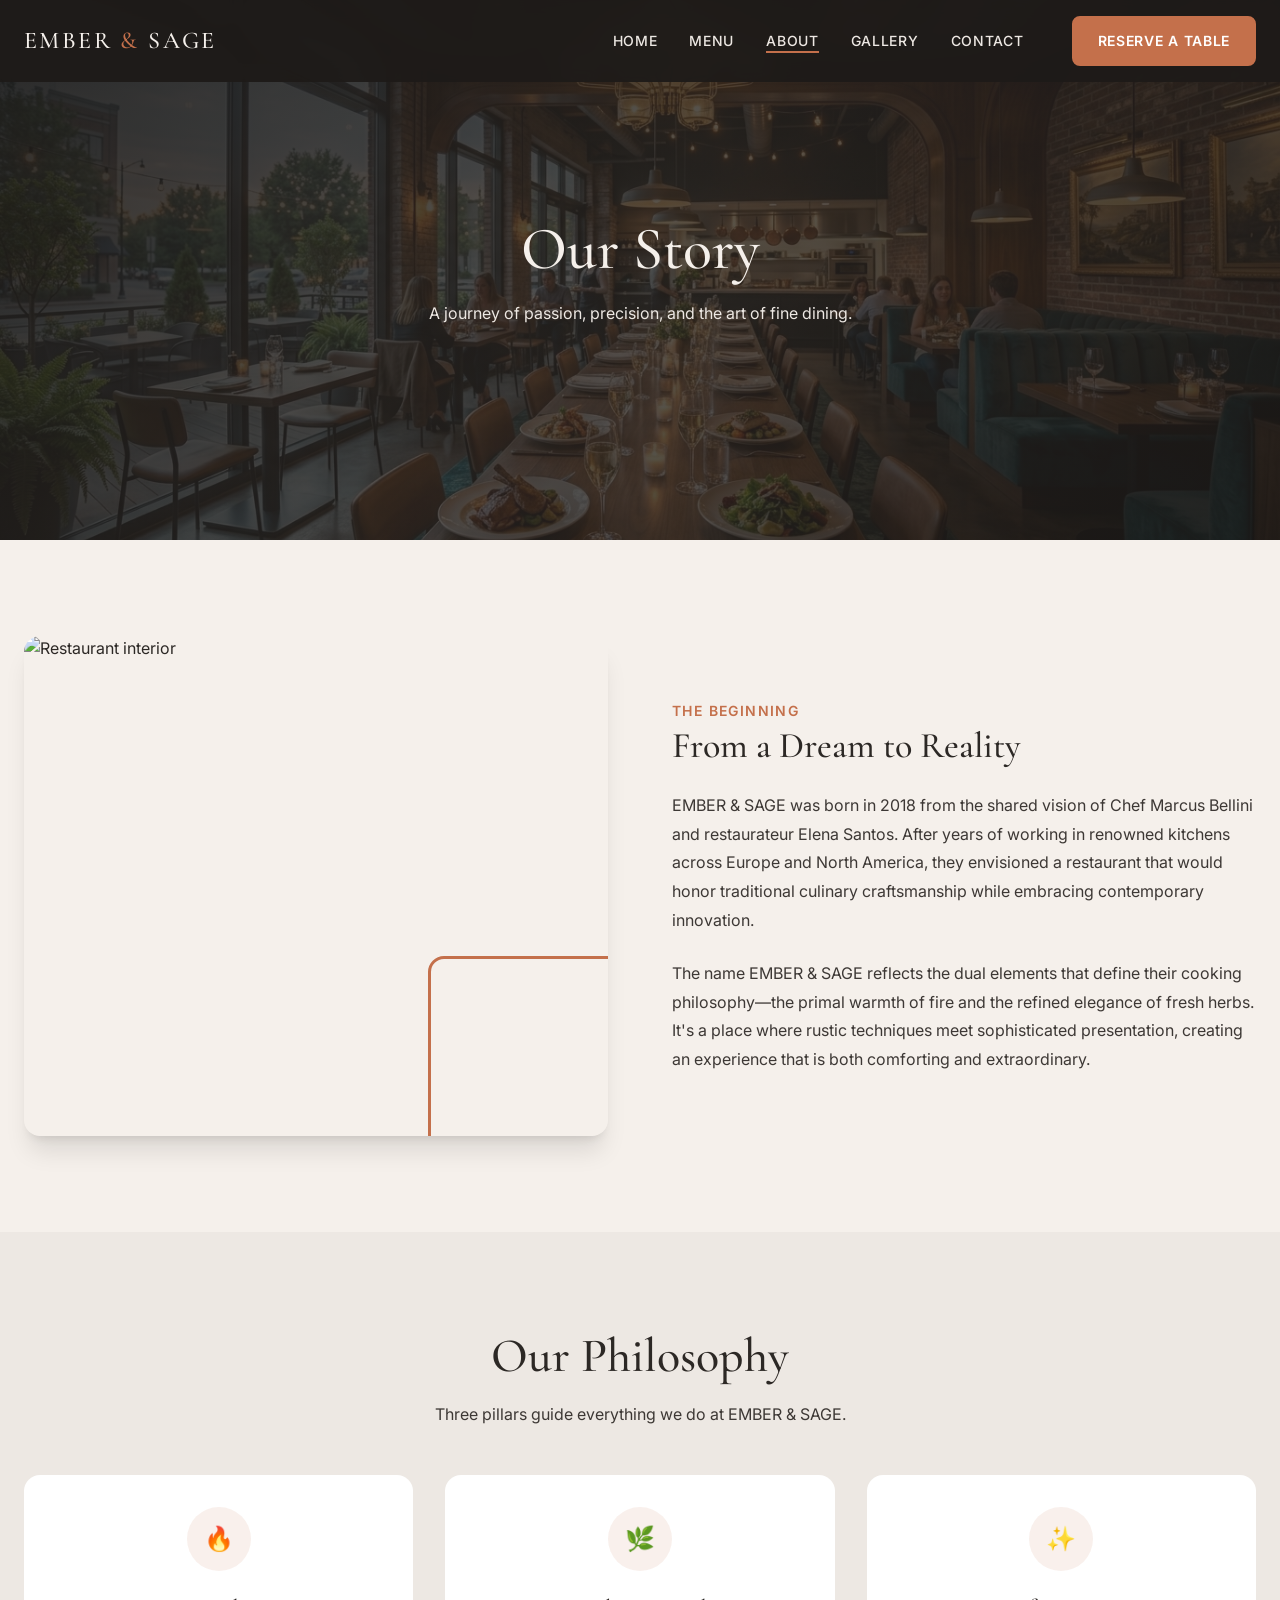
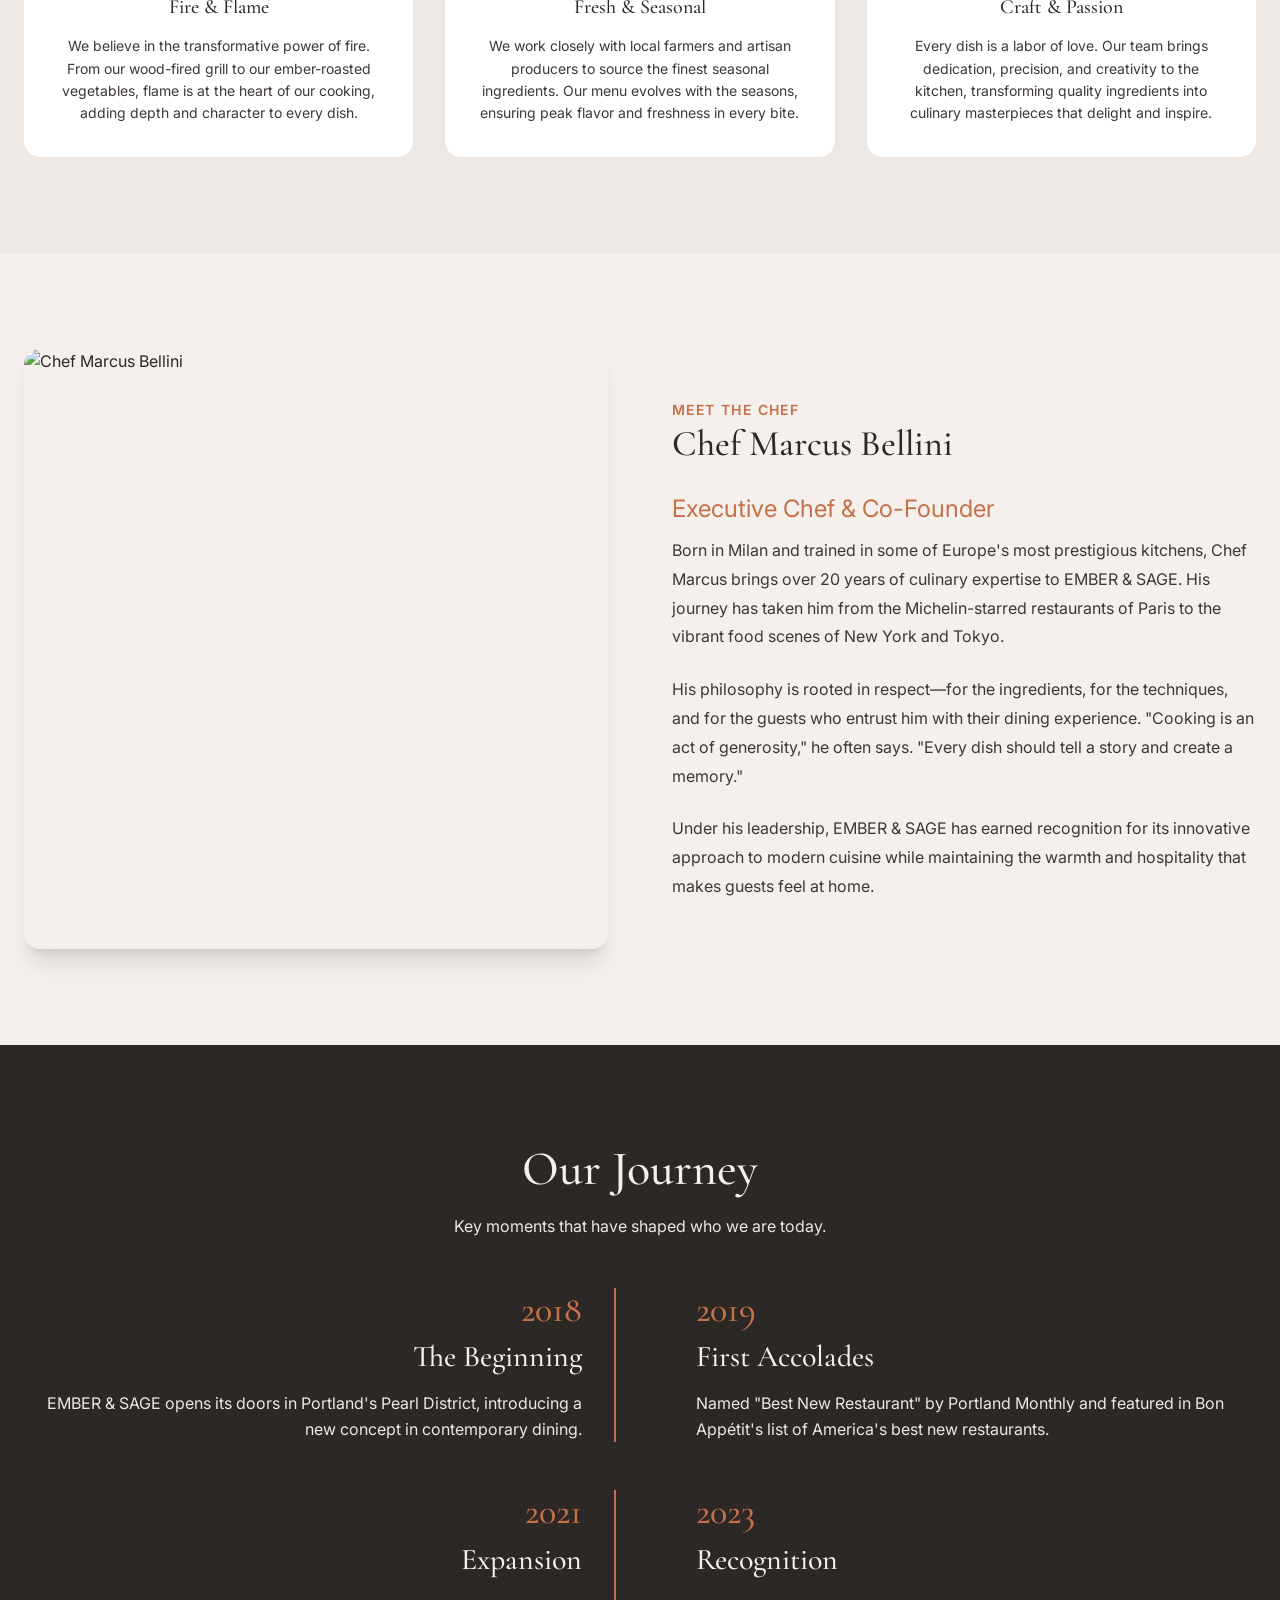
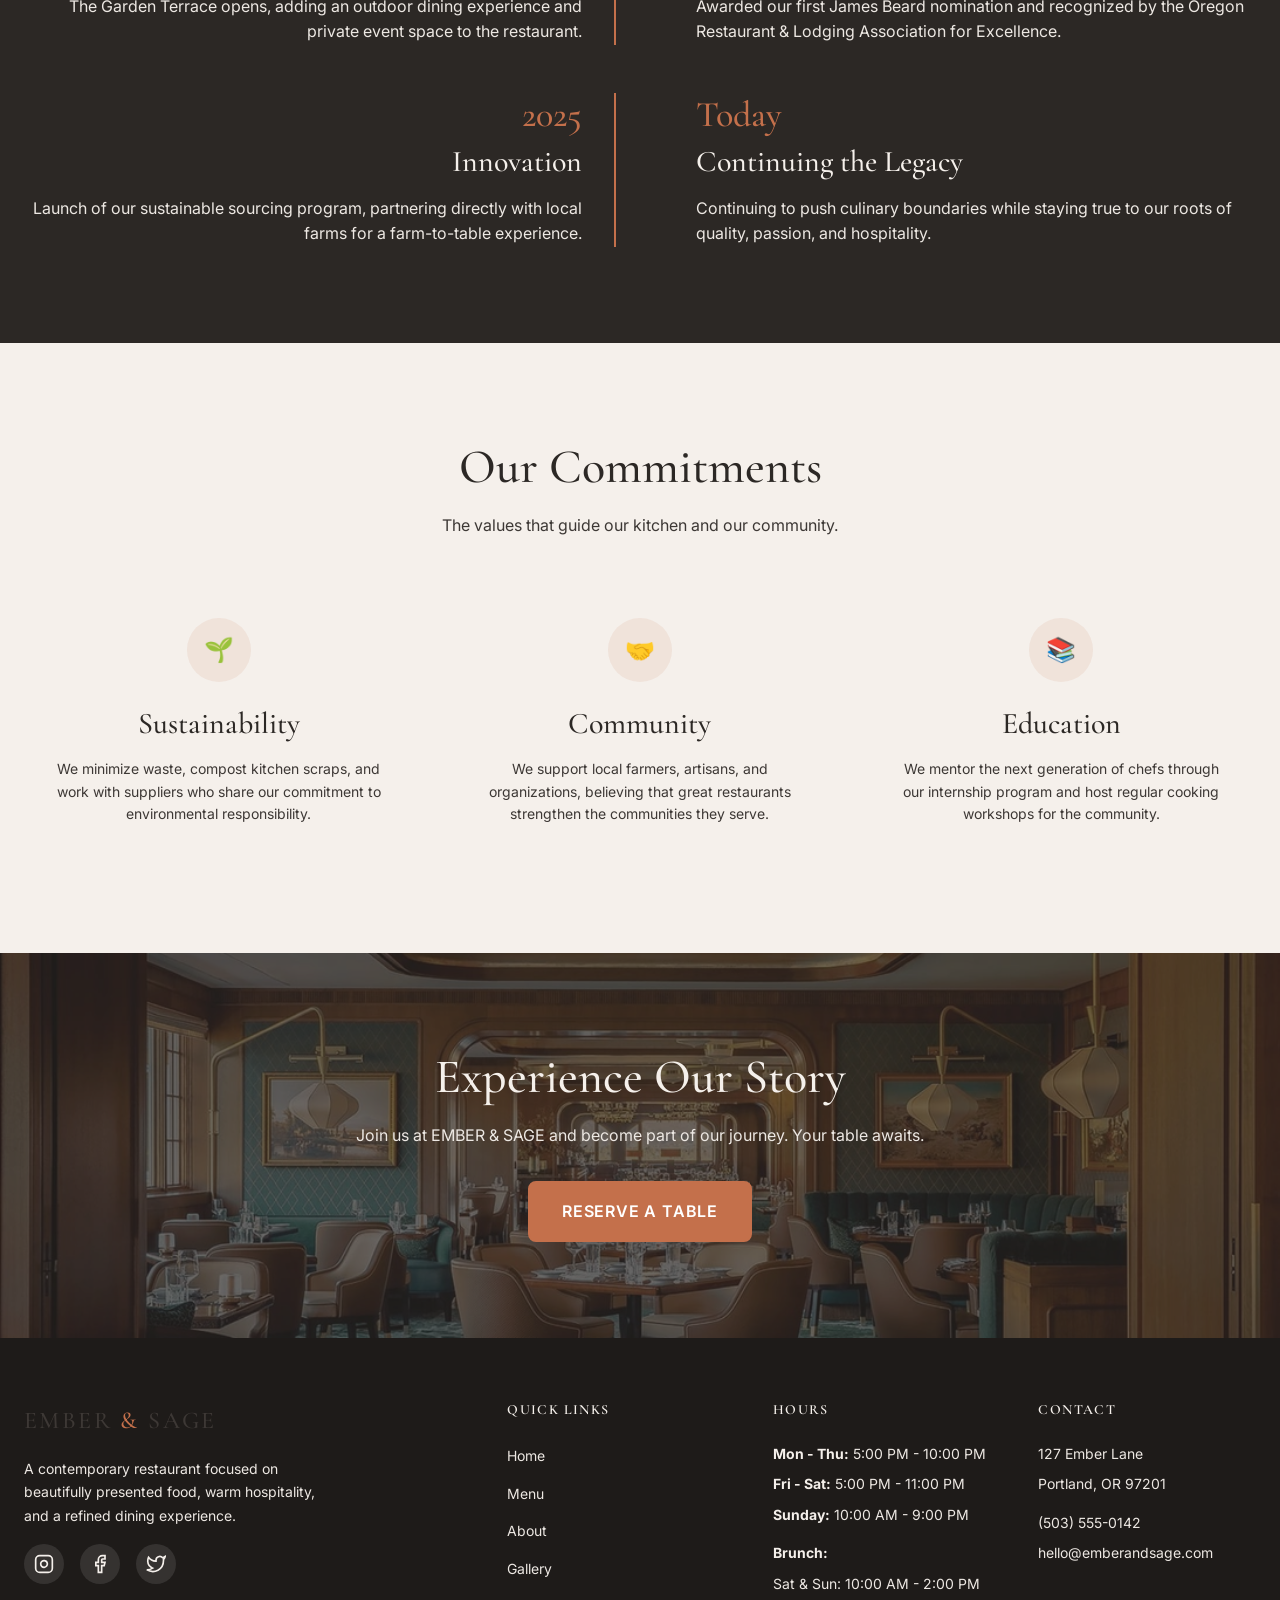
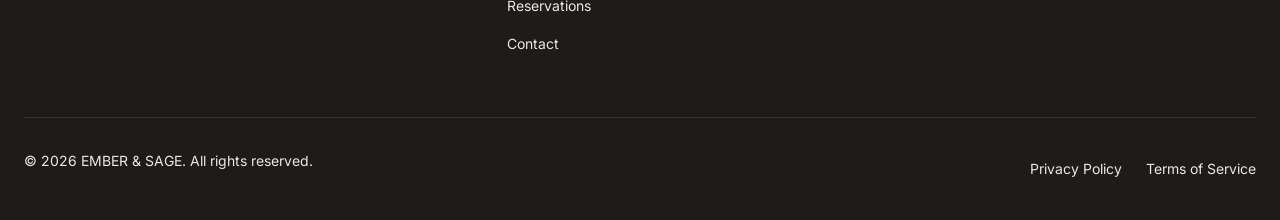
==== commit bc0e9c6d: "Fix broken images, darken menu hero, improve menu filter, full mobile responsiveness" ====
--- a/about.html
+++ b/about.html
@@ -5,8 +5,39 @@
     <meta name="viewport" content="width=device-width, initial-scale=1.0">
     <meta name="description" content="Discover the story behind EMBER & SAGE - our philosophy, our chef, and our commitment to culinary excellence.">
     <title>About | EMBER & SAGE</title>
+    <link rel="canonical" href="https://emberandsage.com/about">
+    <meta property="og:type" content="website">
+    <meta property="og:title" content="About | EMBER & SAGE">
+    <meta property="og:description" content="Our philosophy, our chef, and our commitment to culinary excellence. Founded in 2018 by Chef Marcus Bellini.">
+    <meta property="og:url" content="https://emberandsage.com/about">
+    <meta property="og:image" content="https://emberandsage.com/images/hero-banner.webp">
+    <meta property="og:site_name" content="EMBER & SAGE">
+    <meta property="og:locale" content="en_US">
+    <meta name="twitter:card" content="summary_large_image">
+    <meta name="twitter:title" content="About | EMBER & SAGE">
+    <meta name="twitter:description" content="Our philosophy, our chef, and our commitment to culinary excellence. Founded in 2018 by Chef Marcus Bellini.">
+    <meta name="twitter:image" content="https://emberandsage.com/images/hero-banner.webp">
     <link rel="stylesheet" href="css/styles.css">
     <link rel="icon" type="image/svg+xml" href="data:image/svg+xml,<svg xmlns='http://www.w3.org/2000/svg' viewBox='0 0 100 100'><text y='.9em' font-size='90'>🔥</text></svg>">
+    <script type="application/ld+json">
+    {
+      "@context": "https://schema.org",
+      "@type": "AboutPage",
+      "name": "About EMBER & SAGE",
+      "description": "Our philosophy, our chef, and our commitment to culinary excellence.",
+      "url": "https://emberandsage.com/about",
+      "mainEntity": {
+        "@type": "Restaurant",
+        "name": "EMBER & SAGE",
+        "founder": {
+          "@type": "Person",
+          "name": "Chef Marcus Bellini",
+          "jobTitle": "Executive Chef & Co-Founder",
+          "description": "Born in Milan and trained in Michelin-starred kitchens across Europe and North America with over 20 years of culinary expertise."
+        }
+      }
+    }
+    </script>
 </head>
 <body>
     <!-- Navigation -->
@@ -94,7 +125,7 @@
                     <span class="story__label">Meet the Chef</span>
                     <h2 class="story__title">Chef Marcus Bellini</h2>
                     <p class="chef-section__name">Executive Chef & Co-Founder</p>
-                    <p class="story__text">Born in Milan and trained in some of Europe's most prestigious kitchens, Chef Marcus brings over 20 years of culinary expertise to EMBER & SAGE. His journey has taken him from theMichelin-starred restaurants of Paris to the vibrant food scenes of New York and Tokyo.</p>
+                    <p class="story__text">Born in Milan and trained in some of Europe's most prestigious kitchens, Chef Marcus brings over 20 years of culinary expertise to EMBER & SAGE. His journey has taken him from the Michelin-starred restaurants of Paris to the vibrant food scenes of New York and Tokyo.</p>
                     <p class="story__text">His philosophy is rooted in respect—for the ingredients, for the techniques, and for the guests who entrust him with their dining experience. "Cooking is an act of generosity," he often says. "Every dish should tell a story and create a memory."</p>
                     <p class="story__text">Under his leadership, EMBER & SAGE has earned recognition for its innovative approach to modern cuisine while maintaining the warmth and hospitality that makes guests feel at home.</p>
                 </div>
--- a/css/styles.css
+++ b/css/styles.css
@@ -743,6 +743,7 @@
     color: var(--color-ivory);
     overflow: hidden;
     padding: calc(100px + var(--space-16)) 0 var(--space-16);
+    background-color: var(--color-espresso);
 }
 
 .menu-hero__bg {
@@ -751,7 +752,7 @@
     width: 100%;
     height: 100%;
     object-fit: cover;
-    opacity: 0.85;
+    opacity: 0.75;
 }
 
 .menu-hero h1 {
@@ -1396,6 +1397,8 @@
 .cta-section__bg {
     position: absolute;
     inset: 0;
+    width: 100%;
+    height: 100%;
     object-fit: cover;
     opacity: 0.3;
 }
@@ -1470,6 +1473,14 @@
         grid-template-columns: 1fr;
     }
     
+    .reservation-layout {
+        padding: var(--space-8) 0;
+    }
+    
+    .contact-layout {
+        padding: var(--space-8) 0;
+    }
+    
     .footer__grid {
         grid-template-columns: repeat(2, 1fr);
     }
@@ -1482,55 +1493,119 @@
     
     h1 { font-size: var(--text-4xl); }
     h2 { font-size: var(--text-3xl); }
+    h3 { font-size: var(--text-2xl); }
     
     .section {
-        padding: var(--space-16) 0;
-    }
-    
+        padding: var(--space-12) 0;
+    }
+    
+    .section--dark {
+        padding: var(--space-12) 0;
+    }
+    
+    /* Mobile Navigation */
     .nav__menu {
         position: fixed;
         top: 0;
         right: -100%;
         width: 80%;
-        max-width: 300px;
+        max-width: 320px;
         height: 100vh;
+        height: 100dvh;
         background-color: var(--color-charcoal);
         flex-direction: column;
         justify-content: center;
+        align-items: center;
         padding: var(--space-8);
-        transition: var(--transition-base);
+        transition: right 0.3s ease;
+        box-shadow: -4px 0 20px rgba(0, 0, 0, 0.3);
     }
     
     .nav__menu.active {
         right: 0;
     }
     
+    .nav__menu .nav__link {
+        font-size: var(--text-lg);
+        padding: var(--space-3) 0;
+    }
+    
     .nav__toggle {
         display: flex;
+        z-index: 500;
+    }
+    
+    .nav__toggle.active span:nth-child(1) {
+        transform: rotate(45deg) translate(5px, 5px);
+    }
+    
+    .nav__toggle.active span:nth-child(2) {
+        opacity: 0;
+    }
+    
+    .nav__toggle.active span:nth-child(3) {
+        transform: rotate(-45deg) translate(5px, -5px);
     }
     
     .nav__cta {
         display: none;
     }
     
+    body.menu-open {
+        overflow: hidden;
+    }
+    
+    .nav__menu .btn {
+        margin-top: var(--space-6);
+    }
+    
+    /* Hero */
+    .hero {
+        min-height: 90vh;
+    }
+    
     .hero__title {
-        font-size: var(--text-4xl);
+        font-size: clamp(2rem, 10vw, 3rem);
+    }
+    
+    .hero__description {
+        font-size: var(--text-base);
     }
     
     .hero__buttons {
         flex-direction: column;
-    }
-    
+        width: 100%;
+    }
+    
+    .hero__buttons .btn {
+        width: 100%;
+    }
+    
+    /* Story & Chef */
     .story,
     .chef-section {
         grid-template-columns: 1fr;
         gap: var(--space-8);
     }
     
+    .story__image img {
+        height: 350px;
+    }
+    
     .story__image::after {
         display: none;
     }
     
+    .chef-section__image img {
+        height: 400px;
+    }
+    
+    .story__content,
+    .chef-section__content {
+        padding: var(--space-4) 0;
+    }
+    
+    /* Grids */
     .grid-2,
     .grid-3 {
         grid-template-columns: 1fr;
@@ -1549,29 +1624,152 @@
         grid-column: span 1;
     }
     
+    /* Carousel */
+    .carousel {
+        padding: var(--space-10) 0;
+    }
+    
+    .carousel__header {
+        margin-bottom: var(--space-8);
+    }
+    
+    .carousel__card {
+        gap: 0;
+    }
+    
+    .carousel__image {
+        height: 250px;
+    }
+    
+    .carousel__content {
+        padding: var(--space-6);
+    }
+    
+    .carousel__dish-name {
+        font-size: var(--text-2xl);
+    }
+    
+    .carousel__nav {
+        width: 40px;
+        height: 40px;
+    }
+    
+    .carousel__nav--prev {
+        left: var(--space-2);
+    }
+    
+    .carousel__nav--next {
+        right: var(--space-2);
+    }
+    
+    .carousel__dots {
+        margin-top: var(--space-6);
+    }
+    
+    /* Menu Page */
+    .menu-hero {
+        min-height: 50vh;
+        padding: calc(80px + var(--space-10)) 0 var(--space-10);
+    }
+    
     .menu-categories {
         justify-content: flex-start;
         overflow-x: auto;
-        padding: var(--space-4);
+        -webkit-overflow-scrolling: touch;
+        padding: var(--space-4) var(--space-4);
         gap: var(--space-2);
+        scrollbar-width: none;
+        -ms-overflow-style: none;
+    }
+    
+    .menu-categories::-webkit-scrollbar {
+        display: none;
     }
     
     .menu-category-btn {
         white-space: nowrap;
+        padding: var(--space-2) var(--space-4);
+        font-size: var(--text-xs);
+        flex-shrink: 0;
+    }
+    
+    .menu-section {
+        padding: var(--space-8) 0;
+    }
+    
+    .menu-section__title {
+        font-size: var(--text-2xl);
+        margin-bottom: var(--space-6);
     }
     
     .menu-item {
         grid-template-columns: 1fr;
+        padding: var(--space-5);
+        gap: var(--space-4);
     }
     
     .menu-item__image {
         width: 100%;
-        height: 200px;
+        height: 180px;
         order: -1;
     }
     
+    .menu-item__header {
+        flex-wrap: wrap;
+        gap: var(--space-2);
+    }
+    
+    .menu-item__name {
+        font-size: var(--text-lg);
+    }
+    
+    .menu-item__price {
+        font-size: var(--text-lg);
+    }
+    
+    /* Forms */
     .form-row {
         grid-template-columns: 1fr;
+    }
+    
+    .reservation-layout,
+    .contact-layout {
+        padding: var(--space-6) 0;
+    }
+    
+    .reservation-form,
+    .contact-form {
+        padding: var(--space-6);
+    }
+    
+    .reservation-info {
+        padding: var(--space-6);
+    }
+    
+    .contact-info {
+        padding: var(--space-4) 0;
+    }
+    
+    .map-container {
+        height: 280px;
+    }
+    
+    /* CTA */
+    .cta-section {
+        padding: var(--space-16) 0;
+    }
+    
+    .cta-section h2 {
+        font-size: var(--text-2xl);
+    }
+    
+    .cta-section p {
+        font-size: var(--text-sm);
+    }
+    
+    /* Footer */
+    .footer {
+        padding: var(--space-12) 0 var(--space-6);
     }
     
     .footer__grid {
@@ -1579,15 +1777,67 @@
         gap: var(--space-8);
     }
     
+    .footer__brand {
+        max-width: 100%;
+    }
+    
     .footer__bottom {
         flex-direction: column;
         text-align: center;
+        gap: var(--space-4);
+    }
+    
+    .footer__bottom-links {
+        justify-content: center;
+    }
+    
+    /* Lightbox (gallery) */
+    .gallery-lightbox__close {
+        top: var(--space-4);
+        right: var(--space-4);
+        width: 40px;
+        height: 40px;
+    }
+    
+    .gallery-lightbox__nav {
+        width: 40px;
+        height: 40px;
+    }
+    
+    .gallery-lightbox__nav--prev {
+        left: var(--space-4);
+    }
+    
+    .gallery-lightbox__nav--next {
+        right: var(--space-4);
     }
 }
 
 @media (max-width: 480px) {
+    :root {
+        --container-padding: var(--space-3);
+    }
+    
     h1 { font-size: var(--text-3xl); }
     h2 { font-size: var(--text-2xl); }
+    h3 { font-size: var(--text-xl); }
+    
+    .section {
+        padding: var(--space-8) 0;
+    }
+    
+    .hero {
+        min-height: 85vh;
+    }
+    
+    .hero__subtitle {
+        font-size: var(--text-xs);
+    }
+    
+    .btn {
+        padding: var(--space-3) var(--space-5);
+        font-size: var(--text-xs);
+    }
     
     .btn--lg {
         padding: var(--space-3) var(--space-6);
@@ -1595,12 +1845,66 @@
     }
     
     .carousel__nav {
-        width: 40px;
-        height: 40px;
+        width: 36px;
+        height: 36px;
+    }
+    
+    .carousel__nav svg {
+        width: 18px;
+        height: 18px;
+    }
+    
+    .carousel__image {
+        height: 200px;
+    }
+    
+    .carousel__content {
+        padding: var(--space-4);
+    }
+    
+    .carousel__description {
+        font-size: var(--text-sm);
+    }
+    
+    .story__image img,
+    .chef-section__image img {
+        height: 280px;
+    }
+    
+    .menu-hero {
+        min-height: 45vh;
+    }
+    
+    .menu-hero h1 {
+        font-size: var(--text-3xl);
+    }
+    
+    .menu-item__image {
+        height: 160px;
     }
     
     .reservation-form,
     .contact-form {
+        padding: var(--space-4);
+    }
+    
+    .footer__hours p {
+        font-size: var(--text-xs);
+    }
+    
+    .footer__links a {
+        font-size: var(--text-xs);
+    }
+    
+    .philosophy__item {
         padding: var(--space-6);
     }
-}
+    
+    .testimonial-card {
+        padding: var(--space-6);
+    }
+    
+    .testimonial-card__text {
+        font-size: var(--text-sm);
+    }
+}
